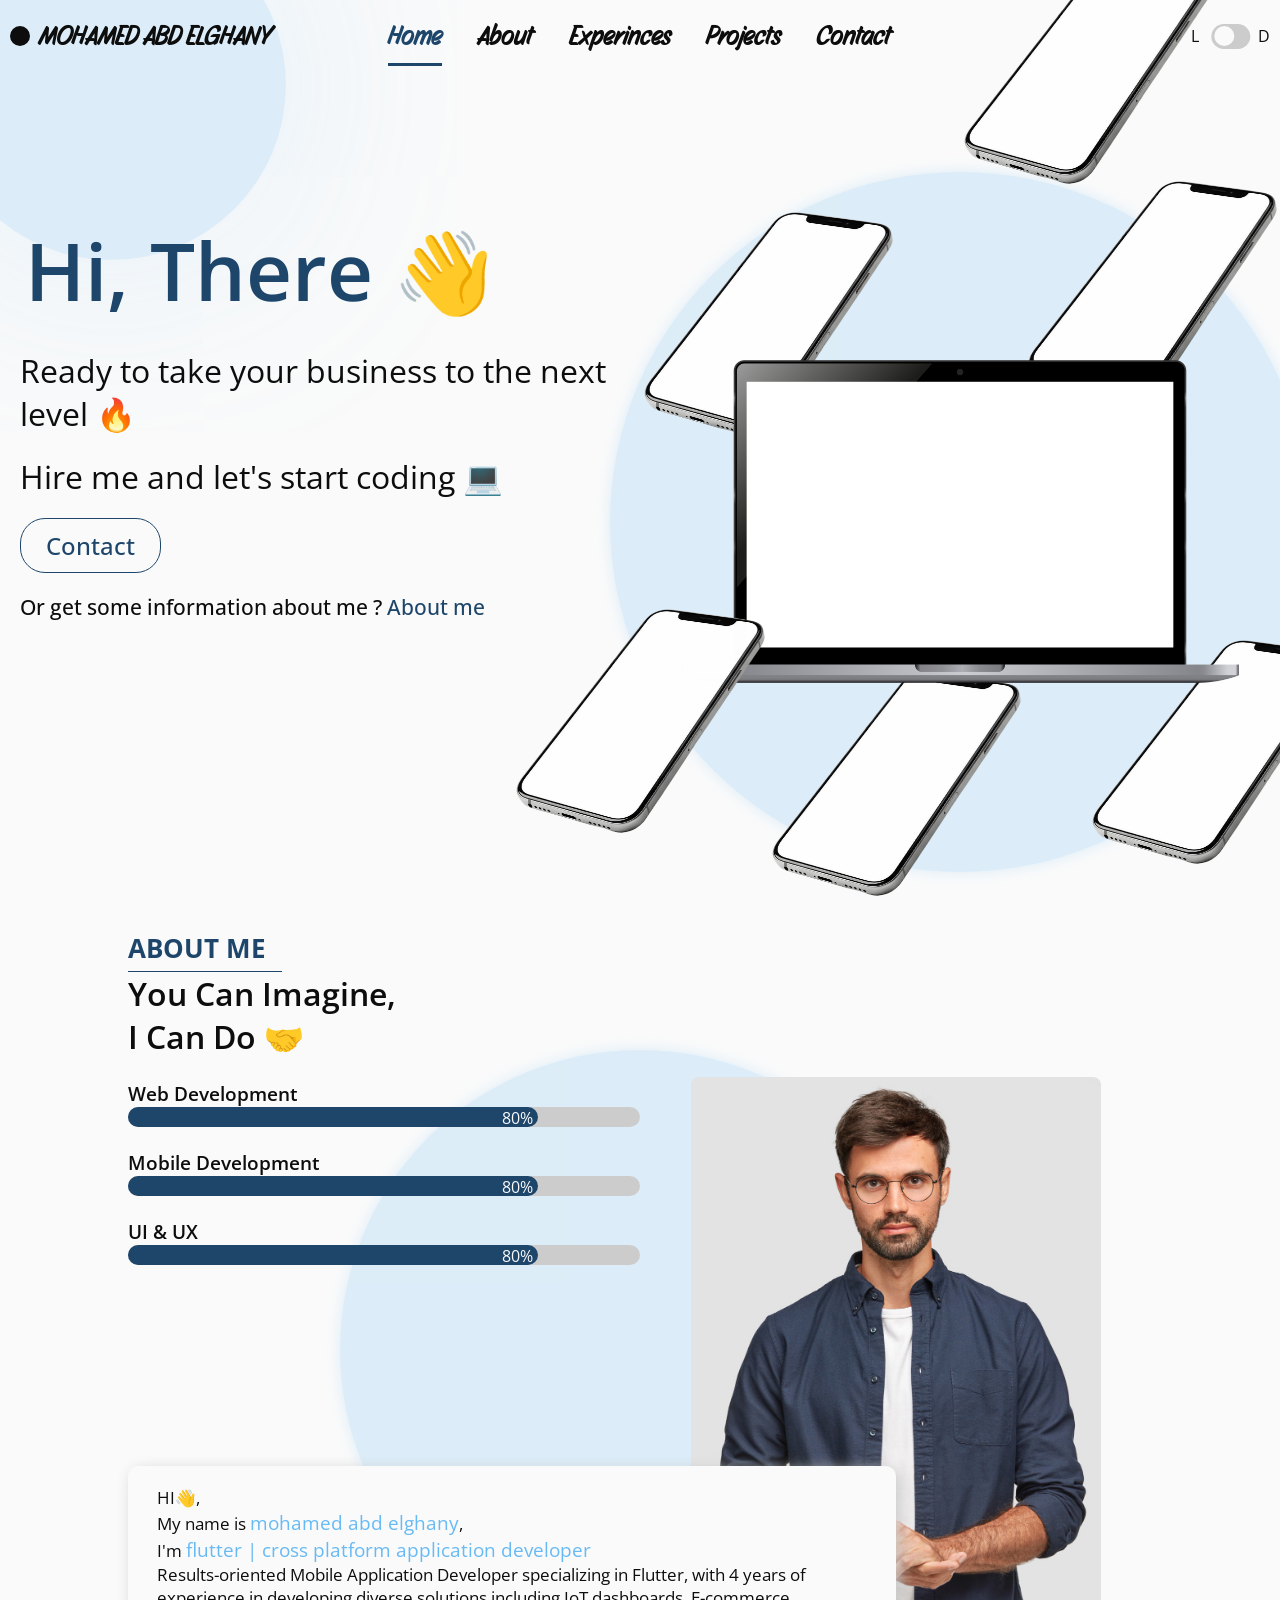
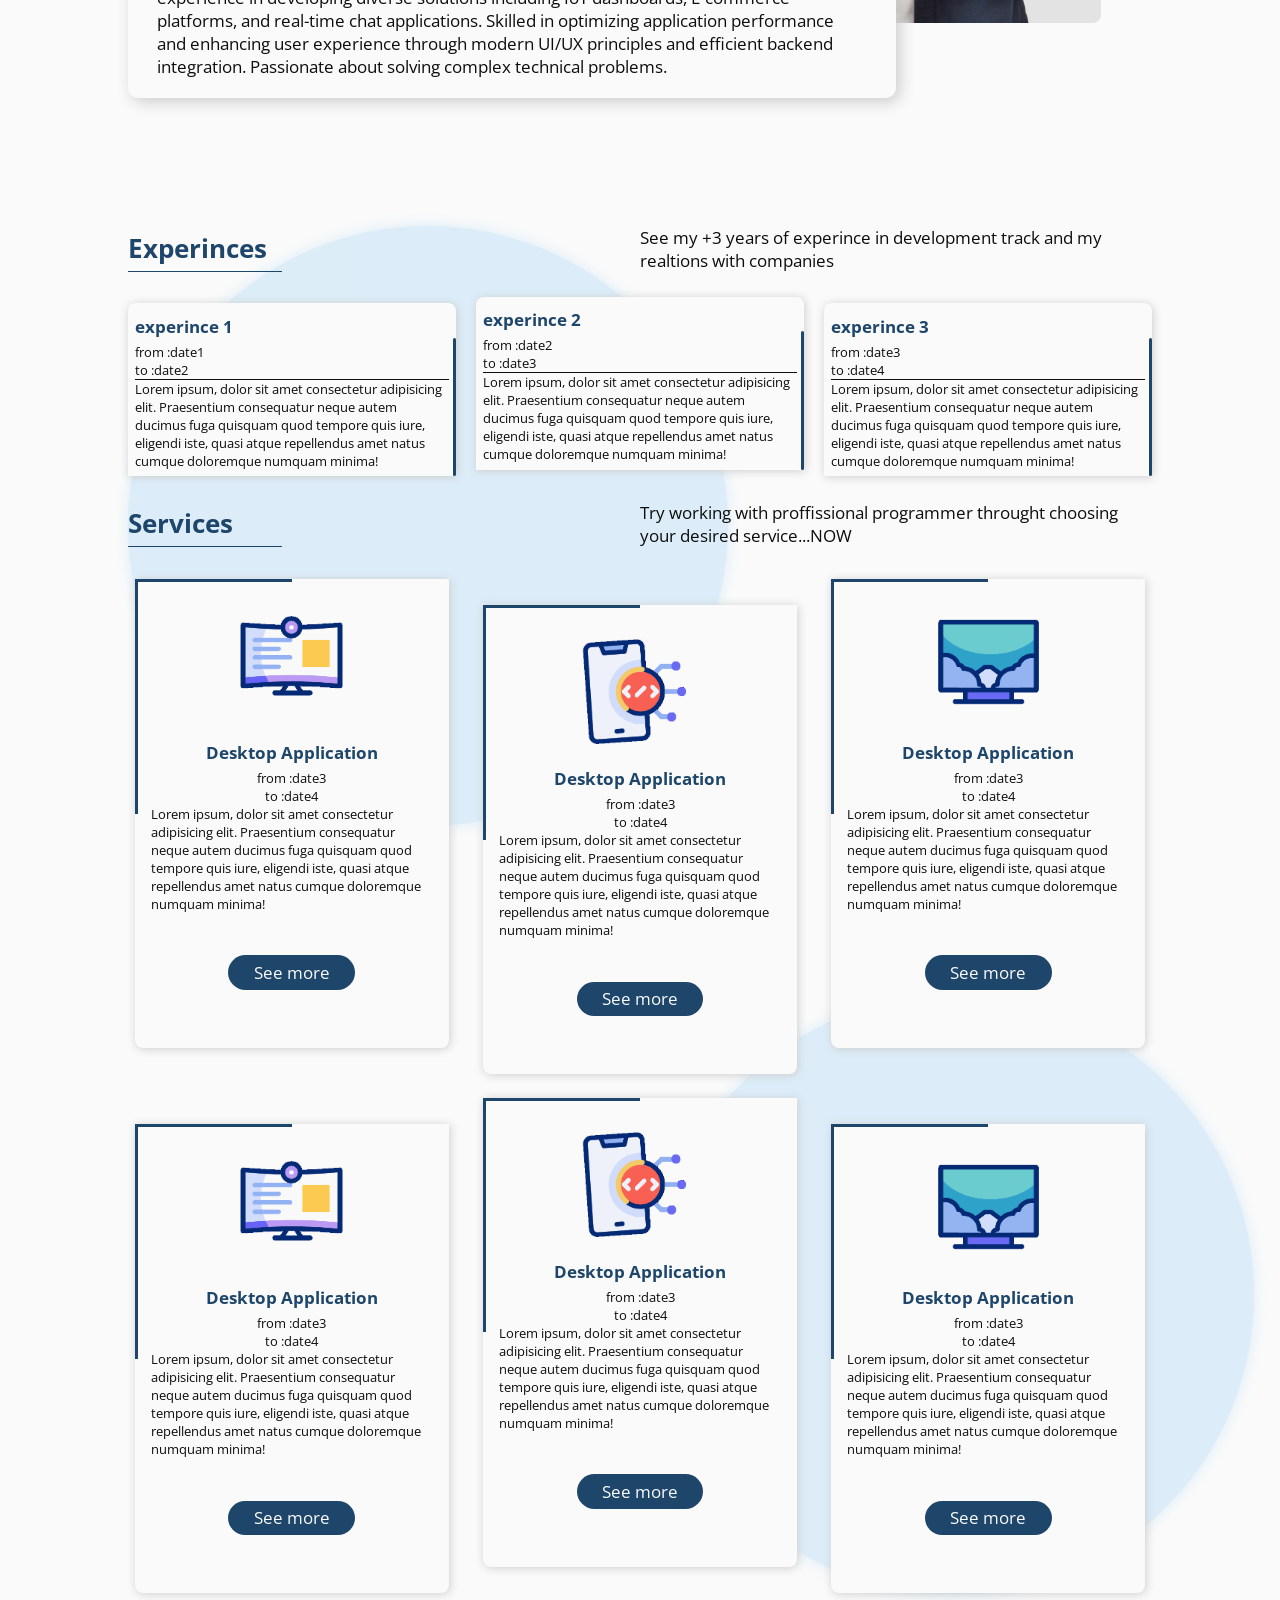
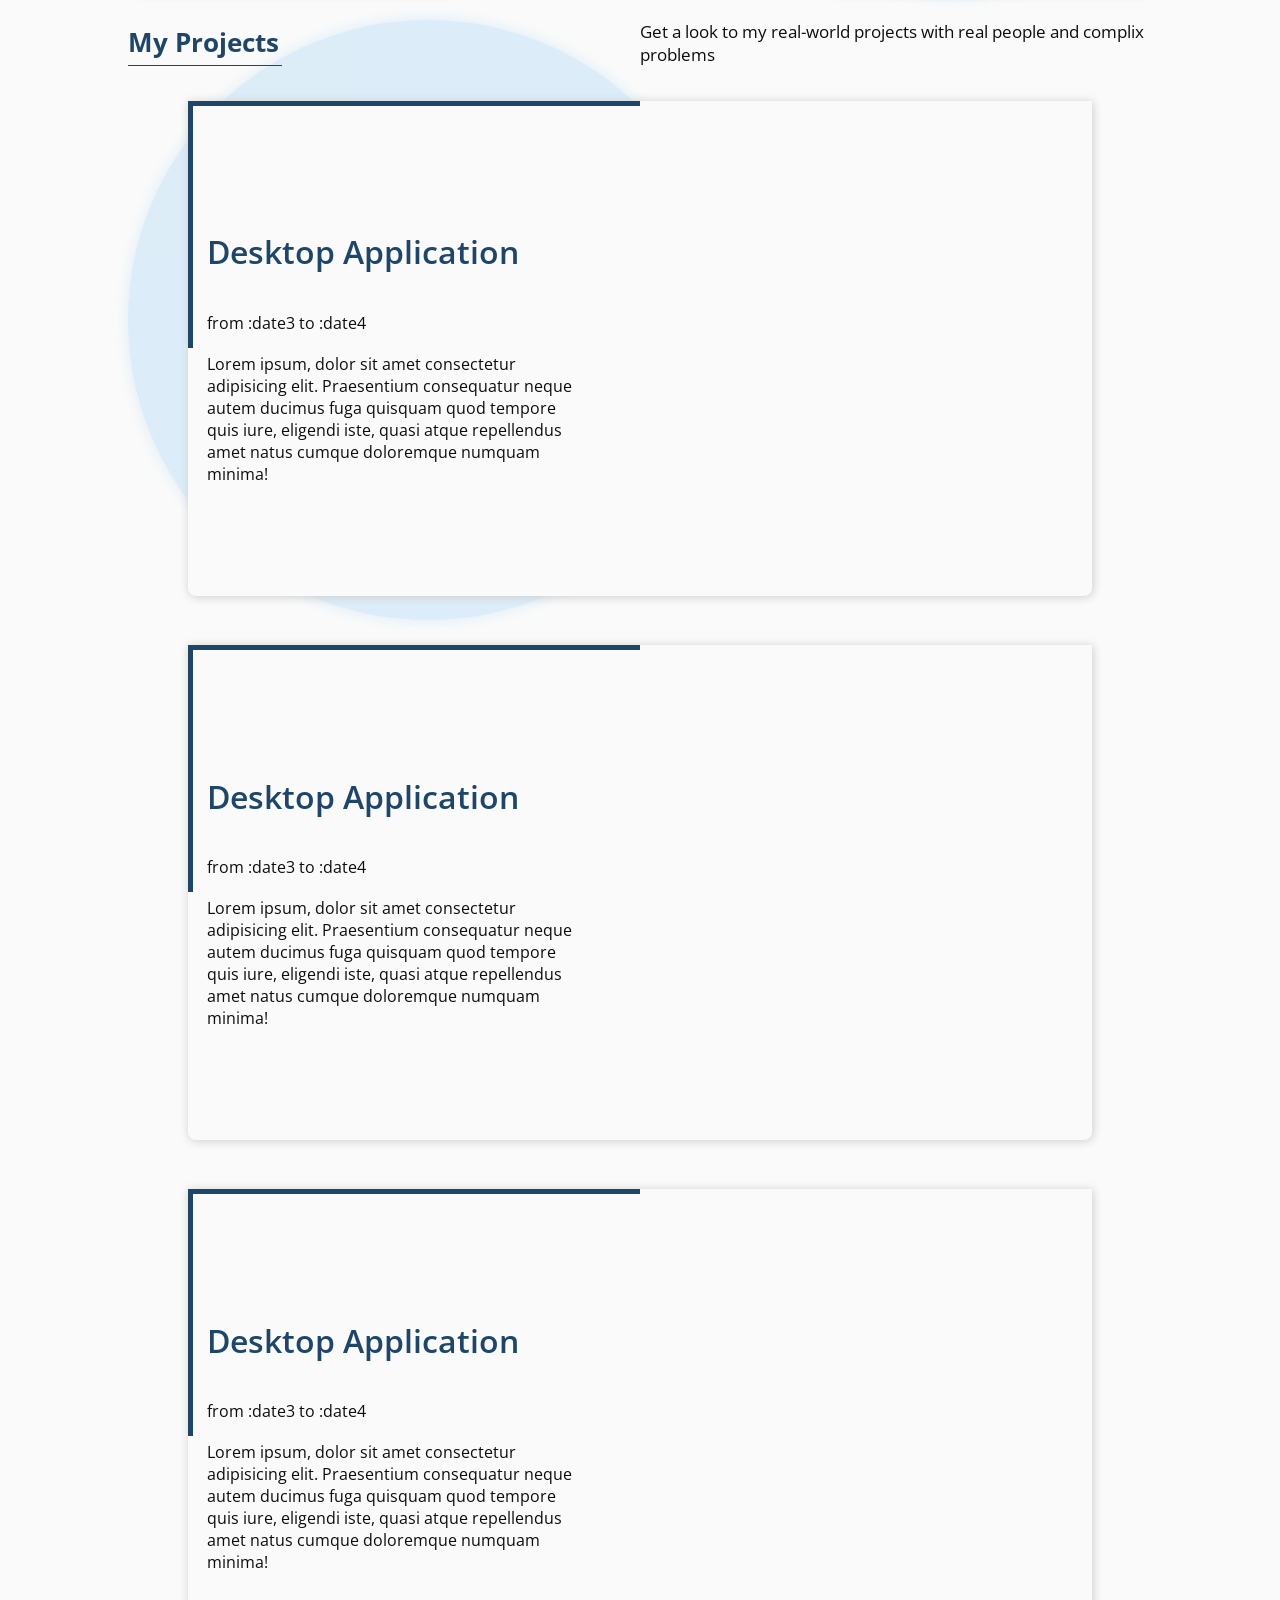
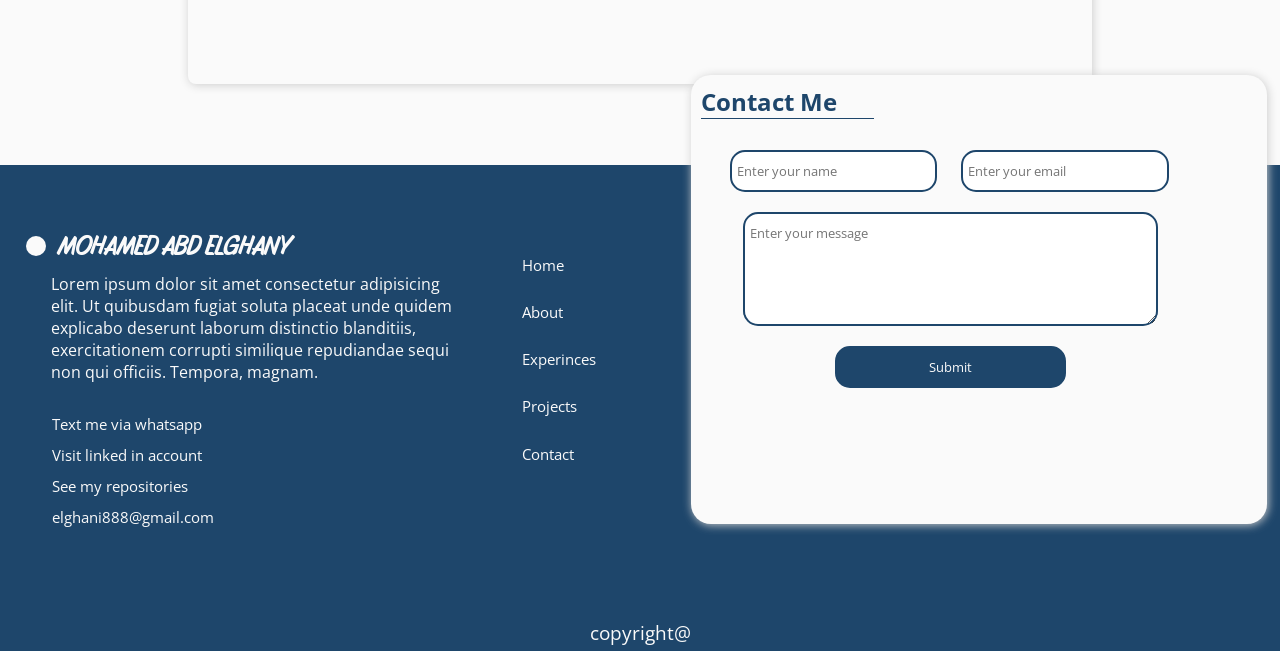
==== html/en/indexEN.html @ 7a5a8184 "Add files via upload" ====
<!DOCTYPE html>
<html lang="en">
<head>
    <meta charset="UTF-8">
    <link rel="stylesheet" href="https://cdnjs.cloudflare.com/ajax/libs/font-awesome/7.0.1/css/all.min.css" integrity="sha512-2SwdPD6INVrV/lHTZbO2nodKhrnDdJK9/kg2XD1r9uGqPo1cUbujc+IYdlYdEErWNu69gVcYgdxlmVmzTWnetw==" crossorigin="anonymous" referrerpolicy="no-referrer" />
    <link rel="stylesheet" href="/css//en/styleEN.css">
    <link rel="stylesheet" href="/css//en/resposiveEN.css">
    <meta name="viewport" content="width=device-width, initial-scale=1.0">
    <title>Mohamed Abd Elghnay</title>
</head>
<body>
    <section class="main" id="hero">
        <div class="shadow"></div>
        <nav>
            <div class="title">
                <div class="dot"></div>
                <h1>MOHAMED ABD ELGHANY</h1>
            </div>
            <ul class="navlist">
                <li><a class="selected" href="#hero">Home</a></li>
                <li><a href="#about">About</a></li>
                <li><a href="#experince">Experinces</a></li>
                <li><a href="#projects">Projects</a></li>
                <li><a href="#contact">Contact</a></li>
            </ul>
            <div class="toggles_con">
                <label class="switch">
                    <span>L</span>
                    <input type="checkbox" id="toggle">
                    <span class="slider"></span>
                    <span>D</span>
                </label>
            </div>
        </nav>
        <div class="content_con">
            <h1>Hi, There 👋</h1>
            <p>Ready to take your business to the next level 🔥</p>
            <p>Hire me and let's start coding 💻</p>
            <a href="" class="Contact">Contact</a>
            <span>Or get some information about me ? <a href="#about">About me</a></span>
        </div>
        <div class="image_animations" id="image-container">
            <div class="animation-circle"></div>
            <img class="laptop" src="/assets/laptop_realistic.png" alt="" width="90%">
            <img class="phone" src="/assets/phone.png" alt="">
            <img class="phone" src="/assets/phone.png" alt="">
            <img class="phone" src="/assets/phone.png" alt="">
            <img class="phone" src="/assets/phone.png" alt="">
            <img class="phone" src="/assets/phone.png" alt="">
            <img class="phone" src="/assets/phone.png" alt="">
        </div>
    </section>
    <section class="about" id="about">
        <div class="animation-circle" style="width: 600px;height: 600px ;z-index: 0;"></div>
        <div class="left">
            <h1>ABOUT ME</h1>
            <h2>You Can Imagine,</h2>
            <h2>I Can Do 🤝</h2><br>
            <h3>Web Development</h3>
            <div id="myProgress">
                <div id="myBar">80%</div>
            </div><br>
            <h3>Mobile Development</h3>
            <div id="myProgress">
                <div id="myBar">80%</div>
            </div><br>
            <h3>UI & UX</h3>
            <div id="myProgress">
                <div id="myBar">80%</div>
            </div>
        </div>
        <div class="right">
            <div class="info">
                <p>HI👋, <br>My name is <span>mohamed abd elghany</span>,<br> I'm <span>flutter | cross platform application developer</span><br>
                    Results-oriented Mobile Application Developer specializing in Flutter, with 4 years of experience in 
                    developing diverse solutions including IoT dashboards, E-commerce platforms, and real-time chat 
                    applications. Skilled in optimizing application performance and enhancing user experience through modern 
                    UI/UX principles and efficient backend integration. Passionate about solving complex technical problems.
                </p>
            </div>
            <div class="image"><img src="/assets/16320.jpg" alt=""></div>
            
        </div>
    </section>
    <section class="services" id="experince">
        <div class="animation-circle" style="width: 600px;height: 600px ;z-index: 0;"></div>
        <div class="animation-circle2" style="width: 600px;height: 600px ;z-index: 0;"></div>
        <div class="exp_head">
            <h1>Experinces</h1>
            <p>See my +3 years of experince in development track and my realtions with companies</p>
        </div>
        <div class="exp_con">
            <div class="exp_card">
                <h2>experince 1</h2>
                <span>from :date1</span>
                <span>to :date2</span>
                <span class="divider"></span>
                <p>Lorem ipsum, dolor sit amet consectetur adipisicing elit. Praesentium consequatur neque autem ducimus fuga quisquam quod tempore quis iure, eligendi iste, quasi atque repellendus amet natus cumque doloremque numquam minima!</p>
            </div>
            <div class="exp_card">
                <h2>experince 2</h2>
                <span>from :date2</span>
                <span>to :date3</span>
                <span class="divider"></span>
                <p>Lorem ipsum, dolor sit amet consectetur adipisicing elit. Praesentium consequatur neque autem ducimus fuga quisquam quod tempore quis iure, eligendi iste, quasi atque repellendus amet natus cumque doloremque numquam minima!</p>
            </div>
            <div class="exp_card">
                <h2>experince 3</h2>
                <span>from :date3</span>
                <span>to :date4</span>
                <span class="divider"></span>
                <p>Lorem ipsum, dolor sit amet consectetur adipisicing elit. Praesentium consequatur neque autem ducimus fuga quisquam quod tempore quis iure, eligendi iste, quasi atque repellendus amet natus cumque doloremque numquam minima!</p>
            </div>
        </div>
        <div class="serv_head">
            <h1>Services</h1>
            <p>Try working with proffissional programmer throught choosing your desired service...NOW</p>
        </div>
        <div class="serv_con">
            <div class="serv_card">
                <img src="/assets/gifs/monitor.gif" alt="">
                <h2>Desktop Application</h2>
                <span>from :date3</span>
                <span>to :date4</span>
                <p>Lorem ipsum, dolor sit amet consectetur adipisicing elit. Praesentium consequatur neque autem ducimus fuga quisquam quod tempore quis iure, eligendi iste, quasi atque repellendus amet natus cumque doloremque numquam minima!</p>
                <button>See more</button>
            </div>
            <div class="serv_card">
                <img src="/assets/gifs/coding.gif" alt="">
                <h2>Desktop Application</h2>
                <span>from :date3</span>
                <span>to :date4</span>
                <p>Lorem ipsum, dolor sit amet consectetur adipisicing elit. Praesentium consequatur neque autem ducimus fuga quisquam quod tempore quis iure, eligendi iste, quasi atque repellendus amet natus cumque doloremque numquam minima!</p>
                <button>See more</button>
            </div>
            <div class="serv_card">
                <img src="/assets/gifs/startup.gif" alt="">
                <h2>Desktop Application</h2>
                <span>from :date3</span>
                <span>to :date4</span>
                <p>Lorem ipsum, dolor sit amet consectetur adipisicing elit. Praesentium consequatur neque autem ducimus fuga quisquam quod tempore quis iure, eligendi iste, quasi atque repellendus amet natus cumque doloremque numquam minima!</p>
                <button>See more</button>
            </div>
            <div class="serv_card">
                <img src="/assets/gifs/monitor.gif" alt="">
                <h2>Desktop Application</h2>
                <span>from :date3</span>
                <span>to :date4</span>
                <p>Lorem ipsum, dolor sit amet consectetur adipisicing elit. Praesentium consequatur neque autem ducimus fuga quisquam quod tempore quis iure, eligendi iste, quasi atque repellendus amet natus cumque doloremque numquam minima!</p>
                <button>See more</button>
            </div>
            <div class="serv_card">
                <img src="/assets/gifs/coding.gif" alt="">
                <h2>Desktop Application</h2>
                <span>from :date3</span>
                <span>to :date4</span>
                <p>Lorem ipsum, dolor sit amet consectetur adipisicing elit. Praesentium consequatur neque autem ducimus fuga quisquam quod tempore quis iure, eligendi iste, quasi atque repellendus amet natus cumque doloremque numquam minima!</p>
                <button>See more</button>
            </div>
            <div class="serv_card">
                <img src="/assets/gifs/startup.gif" alt="">
                <h2>Desktop Application</h2>
                <span>from :date3</span>
                <span>to :date4</span>
                <p>Lorem ipsum, dolor sit amet consectetur adipisicing elit. Praesentium consequatur neque autem ducimus fuga quisquam quod tempore quis iure, eligendi iste, quasi atque repellendus amet natus cumque doloremque numquam minima!</p>
                <button>See more</button>
            </div>
        </div>
    </section>
    <section class="projects" id="projects">
        <div class="animation-circle" style="width: 600px;height: 600px ;z-index: 0;"></div>
        <div class="projs_head">
            <h1>My Projects</h1>
            <p>Get a look to my real-world projects with real people and complix problems</p>
        </div>
        <div class="projs_con">
            <div class="pro_card">
                <div class="left">
                <h2>Desktop Application</h2>
                <span>from :date3</span>
                <span>to :date4</span>
                <p>Lorem ipsum, dolor sit amet consectetur adipisicing elit. Praesentium consequatur neque autem ducimus fuga quisquam quod tempore quis iure, eligendi iste, quasi atque repellendus amet natus cumque doloremque numquam minima!</p>
                </div>
                <div class="image"><img src="/assets/mockup template 3.png" alt=""></div>
            </div>
            <div class="pro_card">
                <div class="left">
                    <h2>Desktop Application</h2>
                    <span>from :date3</span>
                    <span>to :date4</span>
                    <p>Lorem ipsum, dolor sit amet consectetur adipisicing elit. Praesentium consequatur neque autem ducimus fuga quisquam quod tempore quis iure, eligendi iste, quasi atque repellendus amet natus cumque doloremque numquam minima!</p>
                </div>
                <div class="image"><img src="/assets/mockup template 3.png" alt=""></div>
            </div>
            <div class="pro_card">
                <div class="left">
                    <h2>Desktop Application</h2>
                    <span>from :date3</span>
                    <span>to :date4</span>
                    <p>Lorem ipsum, dolor sit amet consectetur adipisicing elit. Praesentium consequatur neque autem ducimus fuga quisquam quod tempore quis iure, eligendi iste, quasi atque repellendus amet natus cumque doloremque numquam minima!</p>
                </div>
                <div class="image"><img src="/assets/mockup template 3.png" alt=""></div>
            </div>
            
        </div>
    </section>
    <footer>
        <div>
            <div class="title">
                <div class="dot"></div>
                <h1>MOHAMED ABD ELGHANY</h1>
            </div>
            <p>Lorem ipsum dolor sit amet consectetur adipisicing elit. Ut quibusdam fugiat soluta placeat unde quidem explicabo deserunt laborum distinctio blanditiis, exercitationem corrupti similique repudiandae sequi non qui officiis. Tempora, magnam.</p>
            <div class="links">
                <a href=""><i class="fa-brands fa-whatsapp"></i>Text me via whatsapp</a>
                <a href=""><i class="fa-brands fa-square-linkedin"></i> Visit linked in account</a>
                <a href=""><i class="fa-brands fa-github"></i> See my repositories</a>
                <a href=""><i class="fa-solid fa-at"></i>elghani888@gmail.com</a>
            </div>
        </div>
        <ul>
            <li><a href="#hero">Home</a></li>
            <li><a href="#about">About</a></li>
            <li><a href="#experince">Experinces</a></li>
            <li><a href="#projects">Projects</a></li>
            <li><a href="#contact">Contact</a></li>
        </ul>
        <div class="contact" id="contact">
            <h2>Contact Me </h2>
            <form action="">
                    <div>
                        <input type="text" name="nameInput" id="" class="name" placeholder="Enter your name">
                        <input type="email" name="emailInput" id="" class="email" placeholder="Enter your email">
                    </div>
                    <textarea name="messageInput"rows="5" placeholder="Enter your message"></textarea>
                <input type="button" value="Submit">
            </form>
        </div>
    </footer>
    <section class="coopyright"><span>copyright@</span></section>
    <script src="/javascript/en/script.js"></script>
</body>
</html>
---- css/en/styleEN.css ----
@import url('https://fonts.googleapis.com/css2?family=Cairo:wght@200..1000&family=Open+Sans:ital,wght@0,300..800;1,300..800&family=Story+Script&display=swap');
*{
    padding: 0;
    margin: 0;
    box-sizing: border-box;
    font-family: "Open Sans", sans-serif;
    /* font-family: "Cairo", sans-serif; */
    /* font-family: "Story Script", sans-serif; */
    font-optical-sizing: auto;
    font-style: normal;
    user-select: none;
    scroll-behavior: smooth;
}
:root{
    /* ===== Colors ===== */
    --bold-blue: #1E466B;
    --light-blue:#67BAF4;
    --soft-white:#FAFAFA;
    --soft-gray:#cccccc;
    --jet-black:#0D0D0D;
    /* ====== Transition ====== */
    --tran-05: all 0.5s ease;
    --tran-03: all 0.3s ease;
}
@media (prefers-color-scheme: dark) {
    :root{
    /* ===== Colors ===== */
    --bold-blue: #1E466B;
    --light-blue:#67BAF4;
    --soft-white:#121212;
    --soft-gray:#cccccc;
    --jet-black:#FAFAFA;
    /* ====== Transition ====== */
    --tran-05: all 0.5s ease;
    --tran-03: all 0.3s ease;
}
}
/* body style  */
body{
    width: 100%;
    height: 100%;
    display: flex;
    flex-direction: column;
    justify-content: center;
    align-items: center;
    overflow-x: hidden;
    color: var(--jet-black);
    background-color: var(--soft-white);
}
/* nav style  */
nav{
    z-index: 1000;
    width: 100%;
    padding: 10px;
    display: flex;
    flex-direction: row;
    flex-wrap: nowrap;
    justify-content: space-between;
    align-items: center;
    animation: navAppear 2s ease forwards;
}
.title{
    width: 25%;
    display: flex;
    flex-direction: row;
    justify-content: start;
    align-items: center;
    gap: 3%;
}
.title h1{
    font-family: "Story Script", sans-serif;
    font-size: 2vw;
}
.title .dot{
    content: "";
    width: 20px;
    height: 20px;
    background: var(--jet-black);
    border-radius: 50%;
}
/* nav list style  */
.navlist{
    width: 40%;
    list-style: none;
    font-size: 1.3em;
    display: flex;
    justify-content: space-between;
    align-items: center;
    flex-direction: row;
}
.navlist a{
    text-decoration: none;
    color: var(--jet-black);
    font-size: 1.25em;
    font-weight: 600;
    font-family: "Story Script", sans-serif;
    width: 100%;
    padding: 10px 0;
    transition: var(--tran-03);
}
.navlist a:hover,
.navlist a.selected{
    color: var(--bold-blue);
    border-bottom: 3px solid var(--bold-blue);
}
/* theme switch styles  */
.toggles_con{
    width: 25%;
    display: flex;
    flex-direction: row;
    justify-content: end;
    align-items: center;
    grid-area: 5%;
}
.switch {
    position: relative;
    width: 25%;
    height: 25px;
    display: flex;
    justify-content: space-between;
    align-items: center;
    flex-direction: row;
}

.switch input {
    display: none;
}

.slider {
    position: absolute;
    background: var(--soft-gray);
    border-radius: 25px;
    left: 50%;
    transform: translate(-50%);
    width: 50%;
    height: 100%;
    cursor: pointer;
}

.slider::before {
    content: "";
    position: absolute;
    width: 20px;
    height: 20px;
    background: var(--soft-white);
    top: 2.5px;
    left: 3px;
    border-radius: 50%;
    transition: var(--tran-03);
}

input:checked + .slider{
    background: var(--bold-blue);
}

input:checked + .slider::before {
    transform: translateX(25px);
}
/* main section styles  */
.main{
    width: 100%;
    height: 100vh;
    display: flex;
    flex-direction: row;
    flex-wrap: wrap;
    justify-content: center;
    align-items: center;
    position: relative;
    overflow: hidden;
}
.shadow{
    border-radius: 50%;
    z-index: 0;
    border: none;
    box-shadow: 0px 0px 500px var(--light-blue);
    position: absolute;
    background-color: var(--light-blue);
    opacity: 0;
    animation: fadeIn 0.5s ease forwards;
    animation-delay: 0.5s;
    width: 350px;
    height: 350px;
    top: -10%;
    left: -5%;
}
.content_con{
    width: 50%;
    height: 100%;
    padding: 10% 10px 10px 10px;
    display: flex;
    justify-content: start;
    align-items: start;
    flex-direction: column;
    animation-delay: 1s;
    animation: textAppear 1s ease forwards;
}
.content_con h1{
    font-size: 5em;
    font-weight: 600;
    color: var(--bold-blue);
    padding: 15px;
}
.content_con p{
    font-size: 2em;
    color: var(--jet-black);
    padding: 10px;
}
.content_con .Contact{
    text-decoration: none;
    margin: 10px;
    padding: 10px 25px;
    color: var(--bold-blue);
    border: 1px solid var(--bold-blue);
    font-size: 1.5em;
    font-weight: 500;
    border-radius: 25px;
    transition: var(--tran-03);
}
.content_con .Contact:hover{
    background-color: var(--light-blue);
    border-color: var(--light-blue);
    box-shadow: 1px 1px 10px var(--light-blue);
    color: var(--soft-white);
}
.content_con span {
    font-size: 1.3em;
    padding: 10px;
    font-weight: 500;
}
.content_con span a{
    text-decoration: none;
    color: var(--bold-blue);
    transition: var(--tran-03);
}
.content_con span a:hover{
    text-shadow: 1px 1px 10px var(--light-blue);
    color: var(--light-blue);

}

.image_animations{
    z-index: 0;
    width: 50%;
    height: 70%;
    padding: 10px;
    display: flex;
    position: relative;
    justify-content: center;
    align-items: center;
}
.animation-circle,.animation-circle2{
    width: 700px;
    height: 700px;
    border-radius: 50%;
    z-index: 0;
    border: none;
    box-shadow: 0px 0px 15px var(--light-blue);
    position: absolute;
    background-color: var(--light-blue);
    opacity: 0;
    animation: fadeIn 0.5s ease forwards;
    animation-delay: 0.5s;
}
.animation-circle2{
    bottom: 0;
    right: -10%;
}
.laptop{
    z-index: 1;
    opacity: 0;
    animation: scaleIn 1s ease forwards;
    animation-delay: 1s;
}
.phone{
    position: absolute;
    z-index: 2;
    width: 40%;
    pointer-events: none;
    opacity: 0;
    animation: scaleIn 0.7s ease forwards,
            floating 3s ease-in-out infinite;
}
.phone:nth-child(3){
    bottom: 0;
    left: -20%;
    animation-delay: 1.2s; 
}
.phone:nth-child(4){
    z-index: 0;
    top: 0;
    left: 0;
    animation-delay: 1.4s; 
}
.phone:nth-child(5){
    z-index: 0;
    top: -5%;
    right:0;
    animation-delay: 1.6s; 
    transform: rotate(10deg );
}
.phone:nth-child(6){
    top: -40%;
    right: 10%;
    animation-delay: 1.8s; 
}
.phone:nth-child(7){
    z-index: 0;
    bottom: -10%;
    right: 40%;
    animation-delay: 2s; 
}
.phone:nth-child(8){
    z-index: 0;
    bottom: -5%;
    right: -10%;
    animation-delay: 2.2s; 
}


/* about me section styles */
.about{
    position: relative;
    width: 100%;
    height: 100vh;
    display: flex;
    flex-direction: row;
    align-items: center;
    justify-content: center;
}
.about .right,.about .left{
    position: relative;
    width: 40%;
    height: 100vh;
    display: flex;
    flex-direction: column;
    align-items: center;
    justify-content: center;
}
.about .left{justify-content: start;align-items: start; padding-top: 2%;}
.image{
    width: 80%;
    border-radius: 8px;
    z-index: 2;
    margin: auto;
    overflow: hidden;
    display: flex;
    align-items:center;
    justify-content: center;
    animation: scaleIn 1.5s ease forwards;
}
.info{
    width: 150%;
    display: flex;
    flex-direction: column;
    justify-content: center;
    align-items: center;
    position: absolute;
    z-index: 3;
    background-color: var(--soft-white);
    border-radius: 10px;
    box-shadow: 4px 4px 15px var(--soft-gray);
    transform: translate(-50%,100%);
}
.left h1{
    padding: 5px 0;
    width: 30%;
    text-align: start;
    font-size: 2vw;
    color: var(--bold-blue);
    border-bottom:1px solid var(--bold-blue);
    animation: textAppear 1.5s ease forwards;
}
.left h2{
    /* width: 50%; */
    font-weight: 600;
    font-size: 2.5vw;
    color: var(--jet-black);
    animation: textAppear 1.5s ease forwards;
}
.left h3{
    /* width: 50%; */
    font-weight: 600;
    font-size: 1.5vw;
    color: var(--jet-black);
    animation: textAppear 1.5s ease forwards;
}
.left #myProgress {
    width: 100%;
    background-color: var(--soft-gray);
    animation: textAppear 1.5s ease forwards;
    border-radius: 20px;
}

.left #myBar {
    height: 20px;
    border-radius: 20px;
    padding: 0 5px;
    background-color: var(--bold-blue);
    animation: progressAnimation 4s ease forwards;
    text-align: end;
    color: var(--soft-white);
}
.info p{
    width: 95%;
    padding: 20px 10px;
    font-size: 1.3vw;
    text-align: start;
    margin: auto;
    color: var(--jet-black);
    animation: textAppear 1.5s ease forwards;
}
.info p span{
    font-size: 1.5vw;
    color: var(--light-blue);
}

.image img{width: 200%;}
.phone,
.laptop,
.shadow,
.animation-circle {
    will-change: transform, opacity;
}



/* services and experinces section styles */
.services{
    position: relative;
    width: 80%;
    max-height: fit-content;
    padding-top: 2%;
    display: flex;
    flex-direction: column;
    align-items: start;
    justify-content: start;
    gap: 20px;
}
.services h1{
    padding: 5px 0;
    width: 15%;
    text-align: start;
    font-size: 2vw;
    color: var(--bold-blue);
    border-bottom:1px solid var(--bold-blue);
    animation: textAppear 1.5s ease forwards;
}
.exp_head,.serv_head,.projs_head{
    width: 100%;
    display: flex;
    flex-direction: row;
    justify-content: space-between;
    align-items: start;
}
.exp_head p,.serv_head p,.projs_head p{
    width: 50%;
    line-break: normal;
    font-size: 1.3vw;
    color: var(--jet-black);
    animation: textAppear 1.5s ease forwards;
}
.exp_con{
    padding: 5px 0;
    width: 100%;
    display: grid;
    grid-template-columns: repeat(3, 1fr);
    column-gap: 2%;
    row-gap: 2%;
    animation: textAppear 1.5s ease forwards;

}
.exp_card{
    position: relative;
    display: flex;
    align-items: start;
    justify-content: start;
    flex-direction: column;
    padding: 2%;
    gap: 2%;
    height: fit-content;
    background: var(--soft-white);
    border-radius: 8px 8px 0 0;
    box-shadow: 1px 1px 10px var(--soft-gray);
    transition: var(--tran-03);
    animation-delay: 2s;
    animation: textAppear 1.5s ease forwards;
}
.exp_card::before {
    content: "";
    position: absolute;
    right: 0;
    bottom: 0;
    width: 3px;
    height: 80%;
    border-radius: 10px;
    background: var(--bold-blue);
    transition: height 0.4s ease;
}
.exp_card::after {
    content: "";
    position: absolute;
    left: 0;
    bottom: 0;
    width: 0%;
    height: 3px;
    background: var(--bold-blue);
    transition: width 0.4s ease;
}
/* HOVER EFFECT */
.exp_card:hover {
    transform: scale(1.05);
}
.exp_card:hover::before {
    height: 50%;
}

.exp_card:hover::after {
    width: 50%;
}
.exp_card .divider,.serv_card .divider{
    width: 100%;
    height: 1px;
    background-color: var(--jet-black);
}
.exp_card h2,.serv_card h2{
    padding: 5px 0;
    font-size: 1.3vw;
    color: var(--bold-blue);
}
.exp_card span,.serv_card span{
    font-size: 1.05vw;
    color: var(--jet-black);
}
.exp_card p,.serv_card p{
    font-size: 1.05vw;
    color: var(--jet-black);
}
.serv_card img{width: 50%;}
.serv_card button{
    width: 45%;
    padding: 2%;
    margin: 15%;
    font-size: 1.3vw;
    background: var(--bold-blue);
    color: var(--soft-white);
    border-radius: 30px;
    border: none;
    outline: none;
    cursor: pointer;
    transition: var(--tran-03);
}

.serv_con{
    padding: 5px 0;
    width: 100%;
    display: grid;
    grid-template-columns: repeat(3, 1fr);
    column-gap: 2%;
    row-gap: 2%;
    animation: textAppear 1.5s ease forwards;
}
.serv_card{
    position: relative;
    display: flex;
    align-items: center;
    justify-content: start;
    flex-direction: column;
    padding: 5%;
    margin: 2%;
    gap: 2%;
    cursor: pointer;
    min-height: fit-content;
    height: fit-content;
    background: var(--soft-white);
    border-radius:0 0 8px 8px;
    box-shadow: 1px 1px 10px var(--soft-gray);
    transition: var(--tran-03);
}
.serv_card::before {
    content: "";
    position: absolute;
    width: 50%;
    height: 3px;
    background: var(--bold-blue);
    top: 0;
    left: 0%; /* start from right → outside */
    transition: width 0.4s ease;
}
.serv_card::after {
    content: "";
    position: absolute;
    left: 0;
    top: 0;
    width: 3px;
    height: 50%;
    background: var(--bold-blue);
} 
.serv_card:hover {
    transform: scale(1.05);
} 
.serv_card:hover::before {
    animation: borderMove 1s linear forwards;
}
.serv_card:hover::after {
    animation: borderMove2 1.2s linear forwards;
}
.serv_card button:hover {
    background: var(--light-blue);
    box-shadow: 1px 1px 10px var(--light-blue);
    transform: scale(0.9);
}
.exp_con .exp_card:nth-child(odd){
    margin-top: 2%;
}
.serv_con .serv_card:nth-child(even){
    margin-top: 10%;
}

/* projects section styles */
.projects{
    position: relative;
    width: 80%;
    height: fit-content;
    padding-top: 2%;
    display: flex;
    flex-direction: column;
    align-items: start;
    justify-content: start;
    gap: 20px;
}
.projs_con{
    padding: 5px 0;
    width: 100%;
    display: grid;
    grid-template-columns: repeat(1, 0.9fr);
    justify-content: center;
    column-gap: 2%;
    row-gap: 2%;
    animation: textAppear 1.5s ease forwards;
}
.projects h1{
    padding: 5px 0;
    width: 15%;
    text-align: start;
    font-size: 2vw;
    color: var(--bold-blue);
    border-bottom:1px solid var(--bold-blue);
    animation: textAppear 1.5s ease forwards;
}
.pro_card{
    position: relative;
    display: flex;
    align-items: center;
    justify-content: space-between;
    flex-direction: row;
    padding: 2%;
    margin: 1%;
    gap: 2%;
    cursor: pointer;
    min-height: 55vh;
    height: fit-content;
    background: var(--soft-white);
    border-radius:0 0 8px 8px;
    box-shadow: 1px 1px 10px var(--soft-gray);
    transition: var(--tran-03);
}
.pro_card::before {
    content: "";
    position: absolute;
    width: 50%;
    height: 5px;
    background: var(--bold-blue);
    top: 0;
    left: 0%; 
    transition: width 0.4s ease;
}
.pro_card::after {
    content: "";
    position: absolute;
    left: 0;
    top: 0;
    width: 5px;
    height: 50%;
    background: var(--bold-blue);
    transition: width 0.4s ease;
} 
.pro_card:hover {
    transform: scale(1.05);
} 
.pro_card:hover .image img {
    transform: scale(1.1);
} 
.pro_card:hover::before {
    animation: borderMove 1s linear forwards;
}
.pro_card:hover::after {
    animation: borderMove2 1.2s linear forwards;
}
.pro_card .left{
    width: 45%;
    min-height: 90%;
    display: inline-flexbox;
    justify-content: start;
    align-items: start;
    flex-direction: column;
}
.pro_card .image{
    position: relative;
    width: 55%;
    border-radius: 15px;
}
.pro_card .left h2{
    color: var(--bold-blue);
    animation: none;
    margin: 10% 0;
}
.pro_card .left p{
    margin: 5% 0;
}
.pro_card .image img{width: 100%;transition: var(--tran-03);}

footer{
    width: 100%;
    position: relative;
    display: flex;
    flex-direction: row;
    align-items: start;
    justify-content: start;
    height: fit-content;
    background: var(--bold-blue);
    animation: textAppear 1.5s ease forwards;
    padding: 5% 2%;
    gap: 5%;
    margin-top: 10%;
}
footer div{
    width: 35%;
    display: flex;
    flex-direction: column;
    list-style: none;
    align-items: start;
    justify-content: start;
    gap: 10px;
}
div .links{
    width: 100%;
    padding: 5%;
    display: flex;
    flex-direction: column;
    justify-content: space-around;
    align-items: start;
}
.links a{
    text-decoration: none;
    color: var(--soft-white);
    font-size: 1.2vw;
    display: flex;
    gap: 5px;
    align-items: center;
    justify-content: space-around;
    transition: var(--tran-03);
}
.links a i{
    font-size: 2vw;
}
.links a:hover{
    color: var(--light-blue);
    transform: scale(1.15);
}
footer ul{list-style: none;}
footer ul li{margin: 30% 0;}
footer h1{color: var(--soft-white);}
footer p{color: var(--soft-white);margin-left: 25px;}
footer .title {width:100%;}
footer .title .dot{background: var(--soft-white);}
footer ul a{
    text-decoration: none;
    text-align: center;
    padding: 5px;
    font-size: 1.2vw;
    color: var(--soft-white);
    transition: var(--tran-03);
}
footer ul a:hover{
    text-decoration: underline;
    color: var(--soft-gray);
}
footer .contact{
    position: absolute;
    background: var(--soft-white);
    box-shadow: 1px 1px 10px var(--soft-gray);
    border-radius: 20px;
    min-height: 100%;
    width: 45%;
    right: 1%;
    top: -20%;
    display: flex;
    flex-direction: column;
    justify-content: start;
    align-items: start;
}
.contact form{
    display: flex;
    flex-direction: column;
    align-items: center;
    gap: 10px;
    padding:1% 5% ;
    width: 90%;
    
}
.contact h2{
    color: var(--bold-blue);
    width: 30%;
    margin: 10px;
    border-bottom: 1px solid var(--bold-blue);
}
form div{
    width: 100%;
    display: inline;
}
.contact input[type='button']{
    width: 50%;
    background: var(--bold-blue);
    color: var(--soft-white);
    margin: 5px 10px;
    border: 2px solid var(--bold-blue);
    outline: none;
    border-radius: 15px;
    padding: 10px 5px;
    font-size: 1vw;
    transition: var(--tran-03);
    
}
.contact input[type='email'],.contact input[type='text'],.contact textarea{
    width: 45%;
    margin: 5px 10px;
    color: var(--jet-black);
    border: 2px solid var(--bold-blue);
    outline: none;
    border-radius: 15px;
    padding: 10px 5px;
    font-size: 1vw;
    transition: var(--tran-03);
}
.contact textarea{width: 90%;}
.contact input[type='email']:focus,.contact input[type='text']:focus,.contact textarea:focus{
    border: 2px solid var(--light-blue);
}
.coopyright{
    width: 100%;
    background: var(--bold-blue);
    animation: textAppear 1.5s ease forwards;
    font-size: 1.5vw;
    color: var(--soft-white);
    text-align: center;
    padding: 5px;
}
/* ===== KEYFRAMES ===== */

/* Text fade + slide */
@keyframes textAppear {
0% {
    opacity: 0;
    transform: translateY(50px);
}
100% {
    opacity: 1;
    transform: translateY(0);
}
}
@keyframes navAppear {
0% {
    opacity: 0;
    height: 0;
}
100% {
    opacity: 1;
    height: 8%;
}
}

/* Floating effect */
@keyframes floating {
    0%, 100% { transform: translateY(0); }
    50% { transform: translateY(-15px); }
}

/* Fade in */
@keyframes fadeIn {
    from { opacity: 0; }
    to { opacity: 0.2; }
}

/* Scale in (nice for images 👀) */
@keyframes scaleIn {
0% {
    opacity: 0;
    transform: scale(0.8);
}
100% {
    opacity: 1;
    transform: scale(1);
}
}

/* drag from left */
@keyframes progressAnimation {
0% {
    width:0;
}
100% {
    width: 80%;
}
}
@keyframes borderMove {
    50% {
        top: 0;
        left: 0%;
        width: 50%;
    }
    100% {
        top: 0;
        left: 50%;
        background-color: var(--light-blue);
    }
}
@keyframes borderMove2 {
    0% {
        left: 0;
        top: 0;
        height: 50%;
    }
    25% {
        left: 0;
        top: 0;
        height: 0;
    }
    50% {
        left: 0;
        top: 0;
        height: 0;
    }
    75% {
        left: 99.5%;
        top: 0;
        height: 0;
        background: var(--light-blue);
    }
    100% {
        left: 99.5%;
        top: 0;
        height: 50%;
        background: var(--light-blue);
    }
}
---- css/en/resposiveEN.css ----
@media screen and (max-width:800px) {
.title{
    width: 80%;
    display: flex;
    flex-direction: row;
    justify-content: start;
    align-items: center;
    gap: 3%;
}
.title h1{
    font-size: 1.5em;
    font-family: "Story Script", sans-serif;
}
.title .dot{
    content: "";
    width: 20px;
    height: 20px;
    background: var(--jet-black);
    border-radius: 50%;
}
/* nav list style  */
nav{
    position: absolute;
    top: 0;
}
.navlist{
    width: 0;
    display: none;
}

/* theme switch styles  */
.toggles_con{
    width: 0;
    display: none;
}
/* main section styles  */
.main{
    flex-direction: column-reverse;
    flex-wrap:nowrap;
    justify-content: start;
}
.shadow{
    width: 250px;
    height: 250px;
    top: 70%;
    left: 50%;
    z-index: 10;
    box-shadow: 0px 0px 20px var(--light-blue);
}
.content_con{
    width: 100%;
    height: 50%;
    padding: 5% 10px 10px 10px;
}
.content_con h1{
    font-size: 3em;
    font-weight: 600;
    color: var(--bold-blue);
    padding: 15px;
}
.content_con p{
    font-size: 1.3em;
    color: var(--jet-black);
    padding:5px 10px;
}
.content_con .Contact{
    text-decoration: none;
    margin:5px 10px;
    padding: 10px 25px;
    color: var(--bold-blue);
    border: 1px solid var(--bold-blue);
    font-size: 1.3em;
    font-weight: 500;
    border-radius: 25px;
    transition: var(--tran-03);
}
.content_con .Contact:hover{
    background-color: var(--light-blue);
    border-color: var(--light-blue);
    box-shadow: 1px 1px 10px var(--light-blue);
    color: var(--soft-white);
}
.content_con span {
    font-size: 1.3em;
    padding:5px 10px;
    font-weight: 400;
}
.image_animations{
    z-index: 0;
    width: 100%;
    height: 50%;
    padding: 10px;
    display: flex;
    position: relative;
    justify-content: center;
    align-items: center;
}
.animation-circle{
    width: 400px;
    height: 400px;
}
.laptop{
    width: 100%;
}
.phone:nth-child(3){
    bottom: 0;
    left: -20%;
    animation-delay: 1.2s; 
}
.phone:nth-child(4){
    z-index: 0;
    top: 0;
    left: 0;
    animation-delay: 1.4s; 
}
.phone:nth-child(5){
    z-index: 2;
    top: -5%;
    right:0;
    animation-delay: 1.6s; 
    transform: rotate(10deg );
}
.phone:nth-child(6){
    top: -40%;
    right: 10%;
    animation-delay: 1.8s; 
    /* transform: rotate(180deg); */
}
.phone:nth-child(7){
    z-index: 0;
    bottom: -10%;
    right: 40%;
    animation-delay: 2s; 
    /* transform: rotate(180deg); */
}
.phone:nth-child(8){
    z-index: 2;
    bottom: -5%;
    right: -10%;
    animation-delay: 2.2s; 
    /* transform: rotate(180deg); */
}


/* about me section styles */
.about{
    position: relative;
    width: 100%;
    height: 100vh;
    display: flex;
    flex-direction: column;
    align-items: start;
    justify-content: center;
    padding: 2%;
    overflow: hidden;
}
.about .right,.about .left{
    position: relative;
    width: 100%;
    /* border: 1px solid black; */
    height: 50;
    display: flex;
    flex-direction: column;
    align-items: start;
    justify-content: end;
}
.about .left{justify-content: start;align-items: start; padding-top: 2%;}
.image{
    width: 70%;
    border-radius: 8px;
    z-index: 2;
    margin: auto;
    overflow: hidden;
    position: absolute;
    top: -10%;
    right: 0;
}
.info{
    width: 90%;
    display: flex;
    flex-direction: column;
    justify-content: center;
    align-items: center;
    position: absolute;
    z-index: 3;
    background-color: var(--soft-white);
    border-radius: 10px;
    box-shadow: 4px 4px 15px var(--soft-gray);
    transform: translate(0,0);
}
.left h1{
    width: 40%;
    font-size: 5vw;
}
.left h2{
    font-size: 8vw;
}
.left h3{
    font-size: 4vw;
}
.left #myProgress {
    width: 90%;
}

.info p{
    width: 95%;
    padding: 10px 5px;
    font-size:3vw;
}
.info p span{
    font-size: 3vw;
}
.exp_head,.serv_head,.projs_head{
    flex-direction: column;
    justify-content: start;
    align-items: start;
}
.exp_head p,.serv_head p,.projs_head p{
    width: 90%;
    font-size: 3.5vw;
}
/* services and experinces section styles */
.services{
    width: 100%;
    max-height: fit-content;
    padding: 2%;
    gap: 5px;
}
.services h1{
    width: 35%;
    font-size: 5vw;
}
.exp_head,.serv_head,.projs_head{
    width: 100%;
    display: flex;
    flex-direction: column;
    justify-content: center;
    align-items: start;
}
.exp_head p,.serv_head p,.projs_head p{
    width: 90%;
    font-size: 3vw;
}
.exp_con{
    padding: 5px 0;
    width: 100%;
    display: grid;
    justify-content: center;
    grid-template-columns: repeat(1, 0.9fr);
    column-gap: 1%;
    row-gap: 1%;
}
.exp_card{
    position: relative;
    display: flex;
    /* overflow: hidden; */
    align-items: start;
    justify-content: start;
    flex-direction: column;
    padding: 3%;
    gap: 2%;
    height: fit-content;
    background: var(--soft-white);
    border-radius: 8px 8px 0 0;
    box-shadow: 1px 1px 10px var(--soft-gray);
    transition: var(--tran-03);
    animation-delay: 2s;
    animation: textAppear 1.5s ease forwards;
}
.exp_card::before {
    content: "";
    position: absolute;
    right: 0;
    bottom: 0;
    width: 3px;
    height: 80%;
    border-radius: 10px;
    background: var(--bold-blue);
    transition: height 0.4s ease;
}
.exp_card::after {
    content: "";
    position: absolute;
    left: 0;
    bottom: 0;
    width: 0%;
    height: 3px;
    background: var(--bold-blue);
    transition: width 0.4s ease;
}
/* HOVER EFFECT */
.exp_card:hover {
    transform: scale(1.05);
}
.exp_card:hover::before {
    height: 50%;
}

.exp_card:hover::after {
    width: 50%;
}
.exp_card .divider,.serv_card .divider{
    width: 100%;
    height: 1px;
    background-color: var(--jet-black);
}
.exp_card h2,.serv_card h2{
    font-size: 4vw;
}
.exp_card span,.serv_card span{
    font-size: 3vw;
}
.exp_card p,.serv_card p{
    font-size: 3vw;
}
.serv_card img{width: 50%;}
.serv_card button{
    width: 50%;
    position: relative;
    padding: 2%;
    margin: 2%;
    font-size: 3vw;
    background: var(--bold-blue);
    color: var(--soft-white);
    border-radius: 30px;
    border: none;
    outline: none;
    cursor: pointer;
    transition: var(--tran-03);
}

.serv_con{
    padding: 5px 0;
    width: 100%;
    display: grid;
    justify-content: center;
    grid-template-columns: repeat(1, 0.9fr);
    column-gap: 2%;
    row-gap: 1%;
    animation: textAppear 1.5s ease forwards;
}
.serv_card{
    padding: 2%;
    margin: 1%;
    gap: 0;
    min-height: fit-content;
    max-height: fit-content;
}
.exp_con .exp_card:nth-child(odd){
    margin-top: 0;
}
.serv_con .serv_card:nth-child(even){
    margin-top: 0;
}
/* projects section styles */
.projects{
    width: 100%;
    padding: 2%;
    gap: 20px;
}
.projs_con{
    width: 100%;
    display: grid;
    grid-template-columns: repeat(1, 0.9fr);
    justify-content: center;
    column-gap: 2%;
    row-gap: 2%;
}
.projects h1{
    width: 35%;
    font-size: 5vw;
}
.pro_card{
    position: relative;
    display: flex;
    align-items: center;
    justify-content: space-between;
    flex-direction: column-reverse;
    padding: 5%;
    margin: 1%;
    gap: 2%;
    cursor: pointer;
    min-height: fit-content;
}
.pro_card .left{
    width: 100%;
    min-height: 70%;
    display: inline-flexbox;
    justify-content: start;
    align-items: start;
    flex-direction: column;
}
.pro_card .image{
    position: relative;
    width: 100%;
    border-radius: 15px;
}
.pro_card .left h2{
    color: var(--bold-blue);
    margin: 5% 0;
    font-size: 6vw;
}
.pro_card .left p{
    margin: 2% 0;
    font-size: 3vw;
}
.pro_card .image img{width: 100%;transition: var(--tran-03);}
footer{
    width: 100%;
    position: relative;
    display: flex;
    flex-direction: column-reverse;
    align-items: start;
    justify-content: end;
    height: fit-content;
    background: var(--bold-blue);
    animation: textAppear 1.5s ease forwards;
    padding: 5% ;
    gap: 15px;
    margin-top: 15%;
}
footer div{
    width: 100%;
    display: flex;
    flex-direction: column;
    list-style: none;
    align-items: start;
    justify-content: start;
    gap: 10px;
}
footer ul{
    list-style: none;
    display: none;
}

footer .contact{
    position: relative;
    background: var(--soft-white);
    box-shadow: 1px 1px 10px var(--soft-gray);
    border-radius: 20px;
    min-height: 100%;
    width: 100%;
    margin-top: -15%;
    display: flex;
    flex-direction: column;
    justify-content: start;
    align-items: start;
}
.contact form{
    display: flex;
    flex-direction: column;
    align-items: center;
    justify-content: center;
    gap: 10px;
    padding:1% 5% ;
    width: 100%;
    
}
.contact h2{
    width: 50%;
}
form div{
    width: 100%;
    display: flex;
    justify-content: center;
    align-items: center;
}
.contact input[type='button']{
    width: 50%;
    font-size: 4vw;
}
.contact input[type='email'],.contact input[type='text'],.contact textarea{
    width: 80%;
    max-width: 80%;
    font-size: 4vw;
}
.coopyright{
    font-size: 5vw;
}
.links a{
    font-size: 4vw;
}
.links a i{
    font-size: 5vw;
}
}
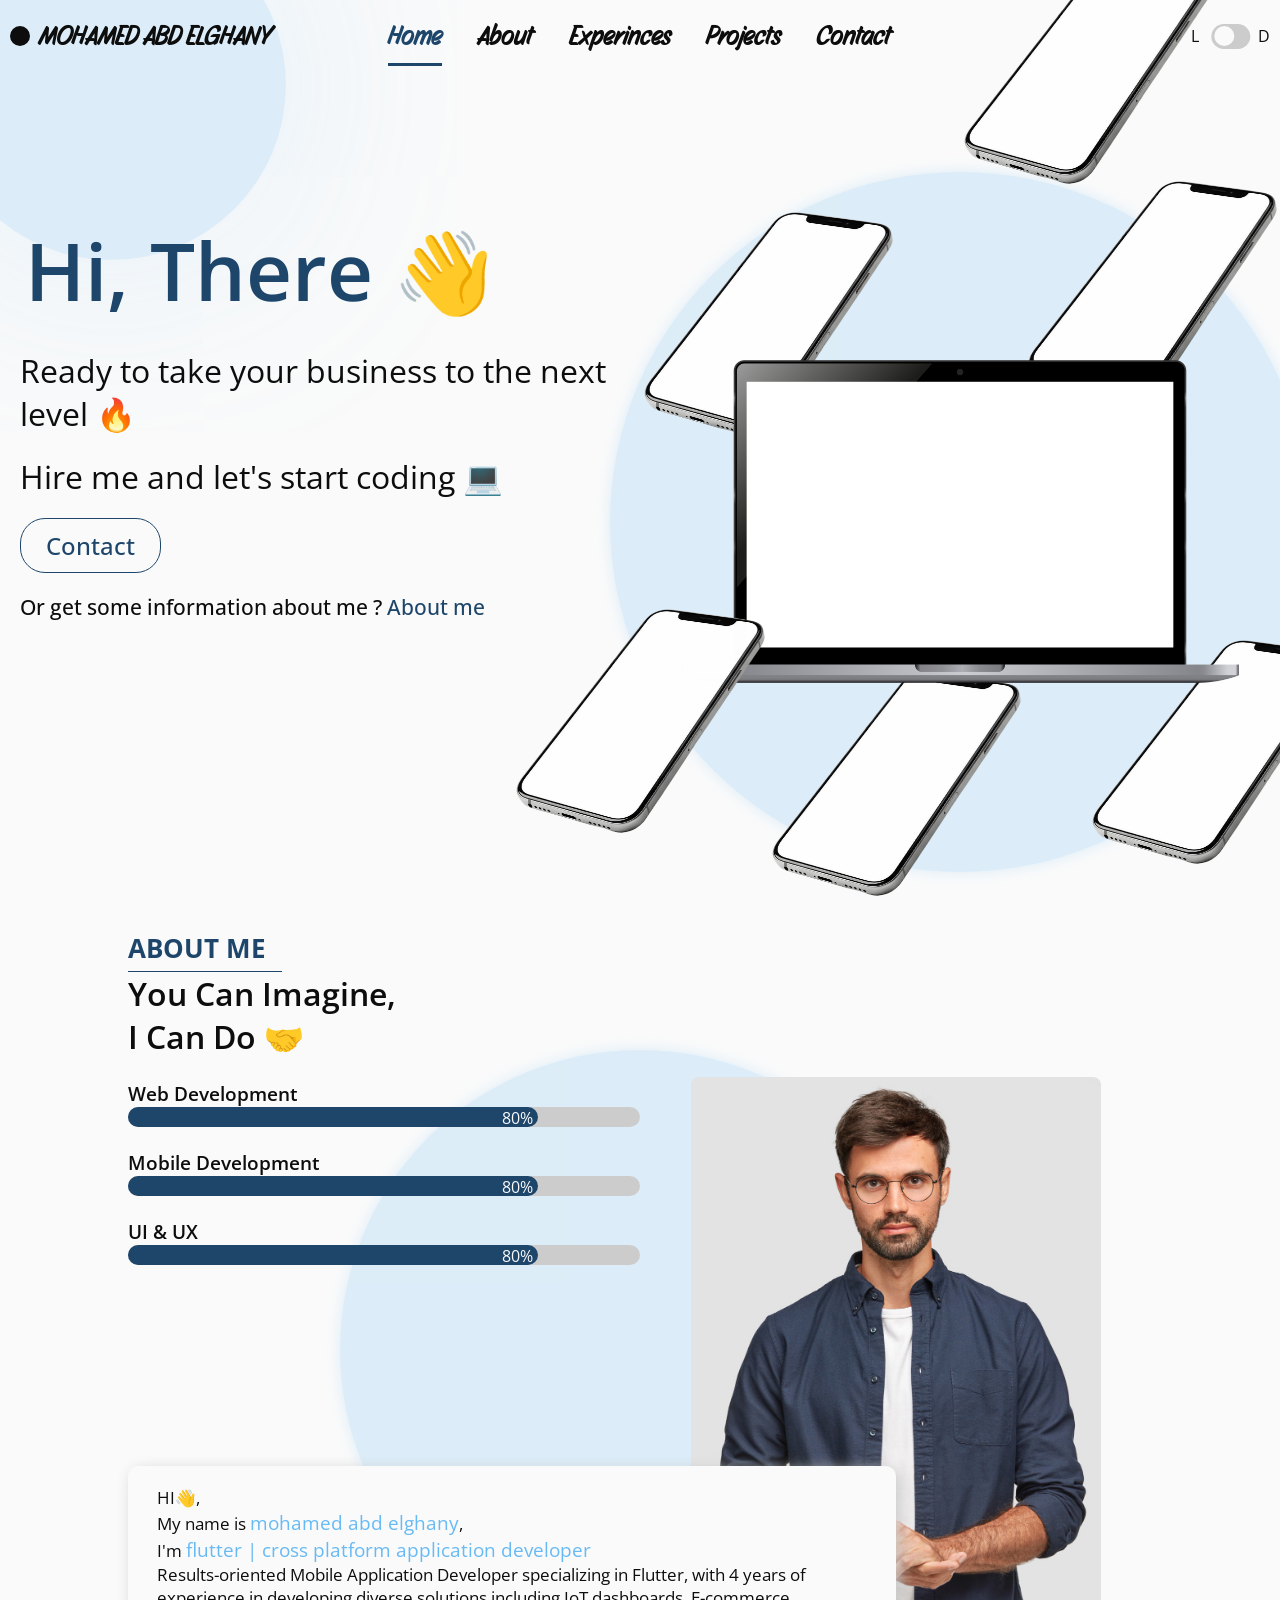
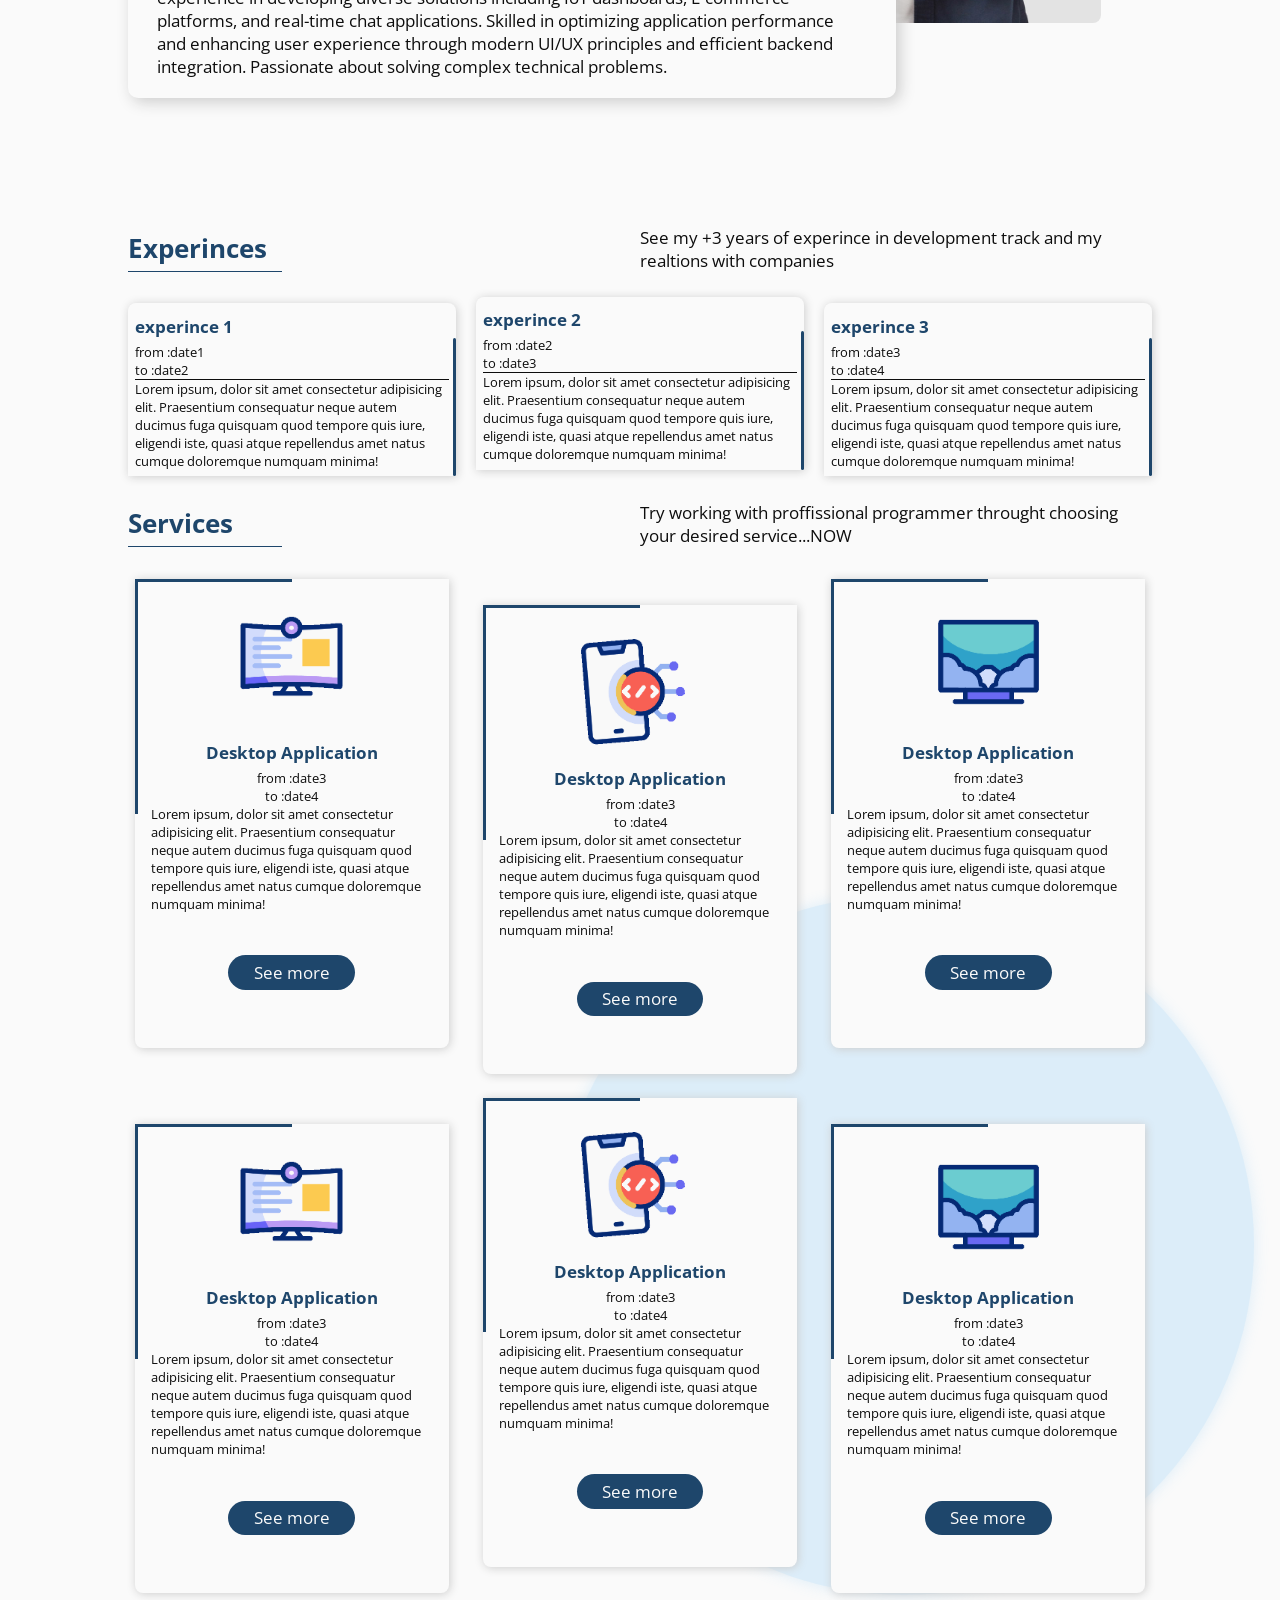
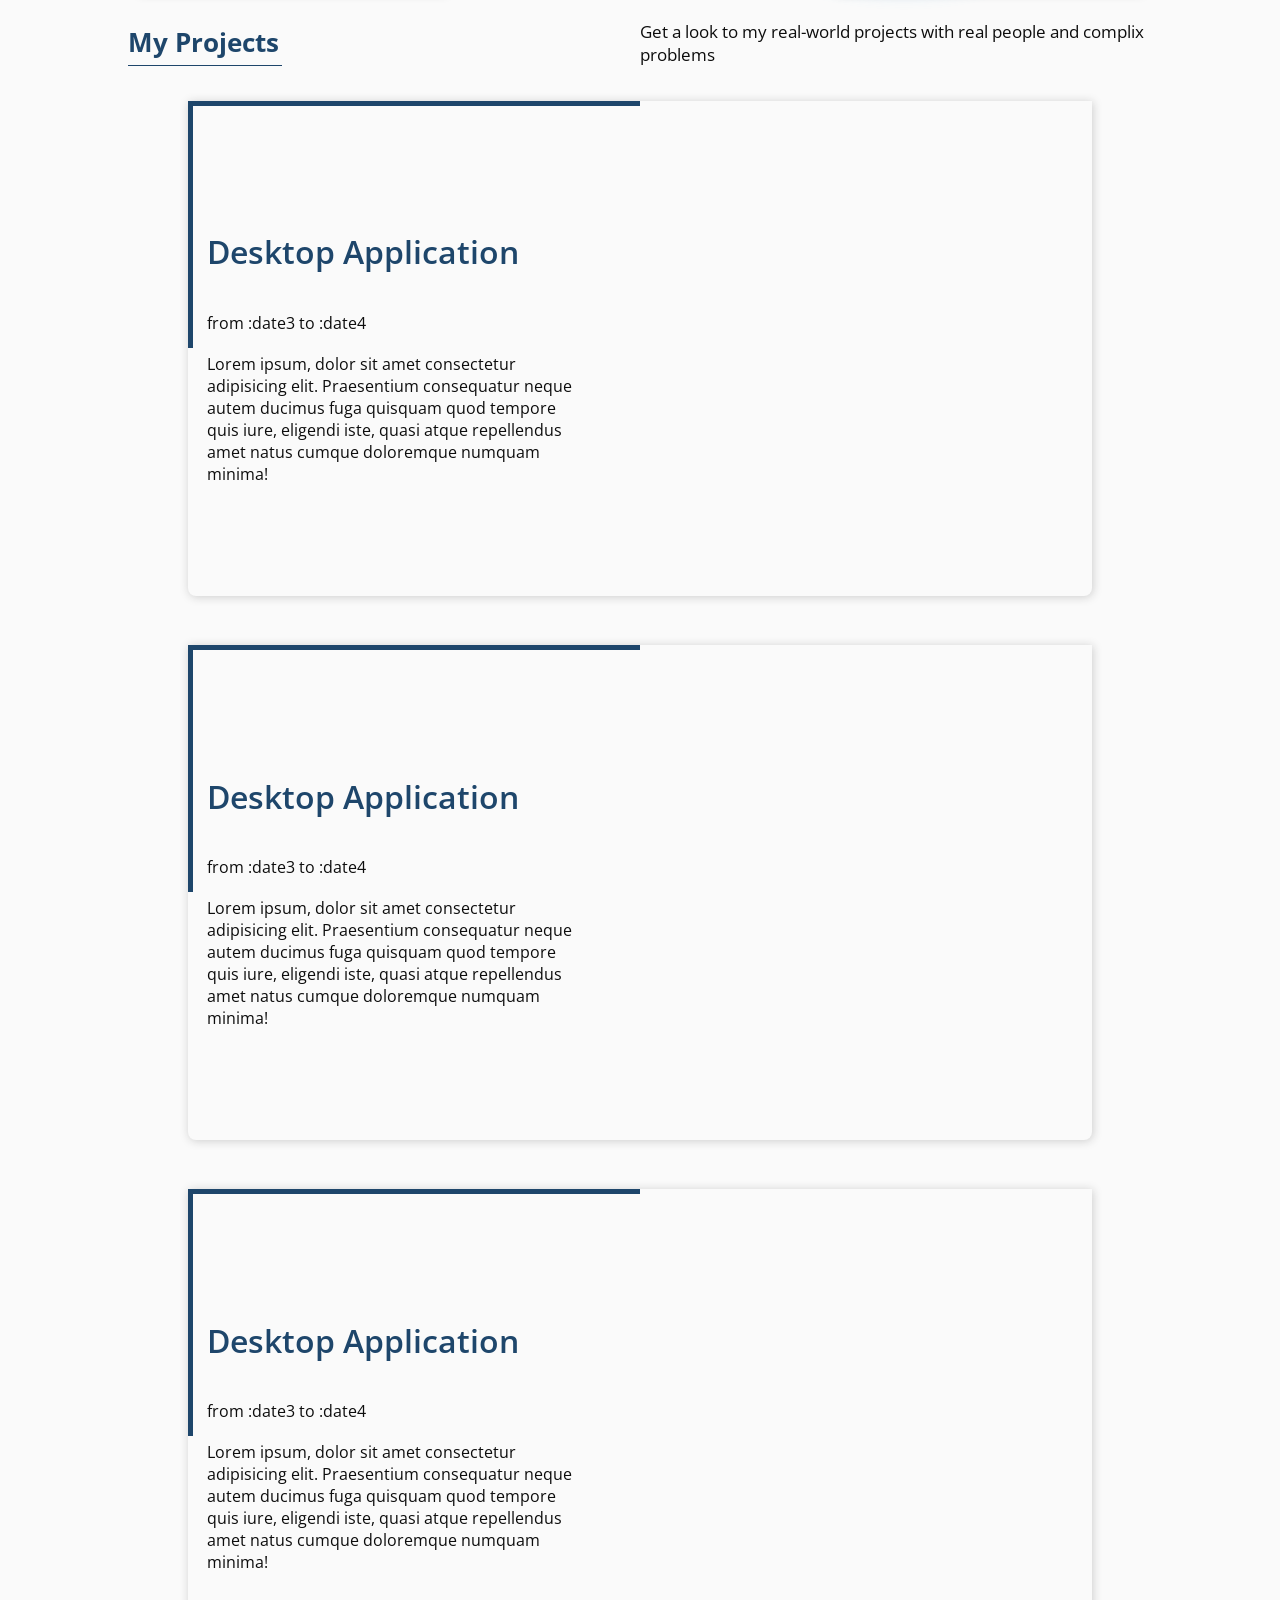
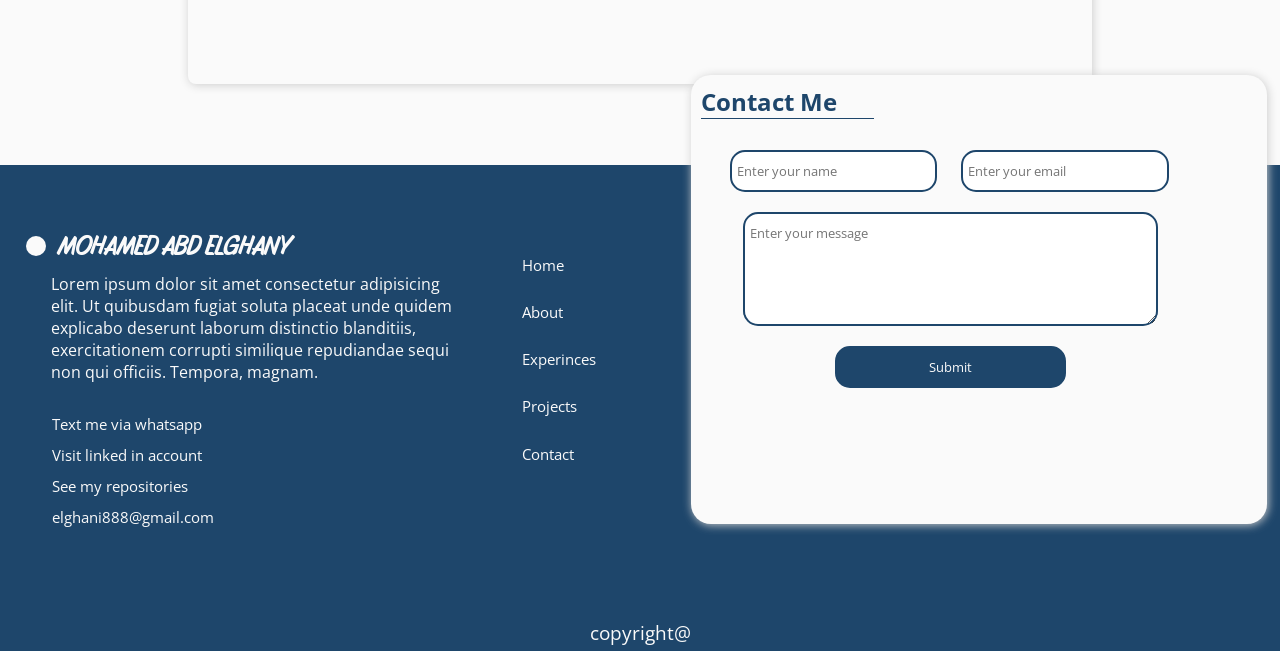
==== commit 9be42a8f: "Add files via upload" ====
--- a/html/en/indexEN.html
+++ b/html/en/indexEN.html
@@ -83,8 +83,8 @@
         </div>
     </section>
     <section class="services" id="experince">
-        <div class="animation-circle" style="width: 600px;height: 600px ;z-index: 0;"></div>
-        <div class="animation-circle2" style="width: 600px;height: 600px ;z-index: 0;"></div>
+        <!-- <div class="animation-circle"></div> -->
+        <div class="animation-circle2"></div>
         <div class="exp_head">
             <h1>Experinces</h1>
             <p>See my +3 years of experince in development track and my realtions with companies</p>
@@ -168,7 +168,7 @@
         </div>
     </section>
     <section class="projects" id="projects">
-        <div class="animation-circle" style="width: 600px;height: 600px ;z-index: 0;"></div>
+        <!-- <div class="animation-circle"></div> -->
         <div class="projs_head">
             <h1>My Projects</h1>
             <p>Get a look to my real-world projects with real people and complix problems</p>
--- a/css/en/resposiveEN.css
+++ b/css/en/resposiveEN.css
@@ -1,4 +1,8 @@
 @media screen and (max-width:800px) {
+    /* body style  */
+body{
+    overflow-x: hidden;
+}
 .title{
     width: 80%;
     display: flex;
@@ -95,7 +99,7 @@
     justify-content: center;
     align-items: center;
 }
-.animation-circle{
+.animation-circle,.animation-circle2{
     width: 400px;
     height: 400px;
 }
@@ -225,6 +229,7 @@
     max-height: fit-content;
     padding: 2%;
     gap: 5px;
+    overflow-x:hidden ;
 }
 .services h1{
     width: 35%;
